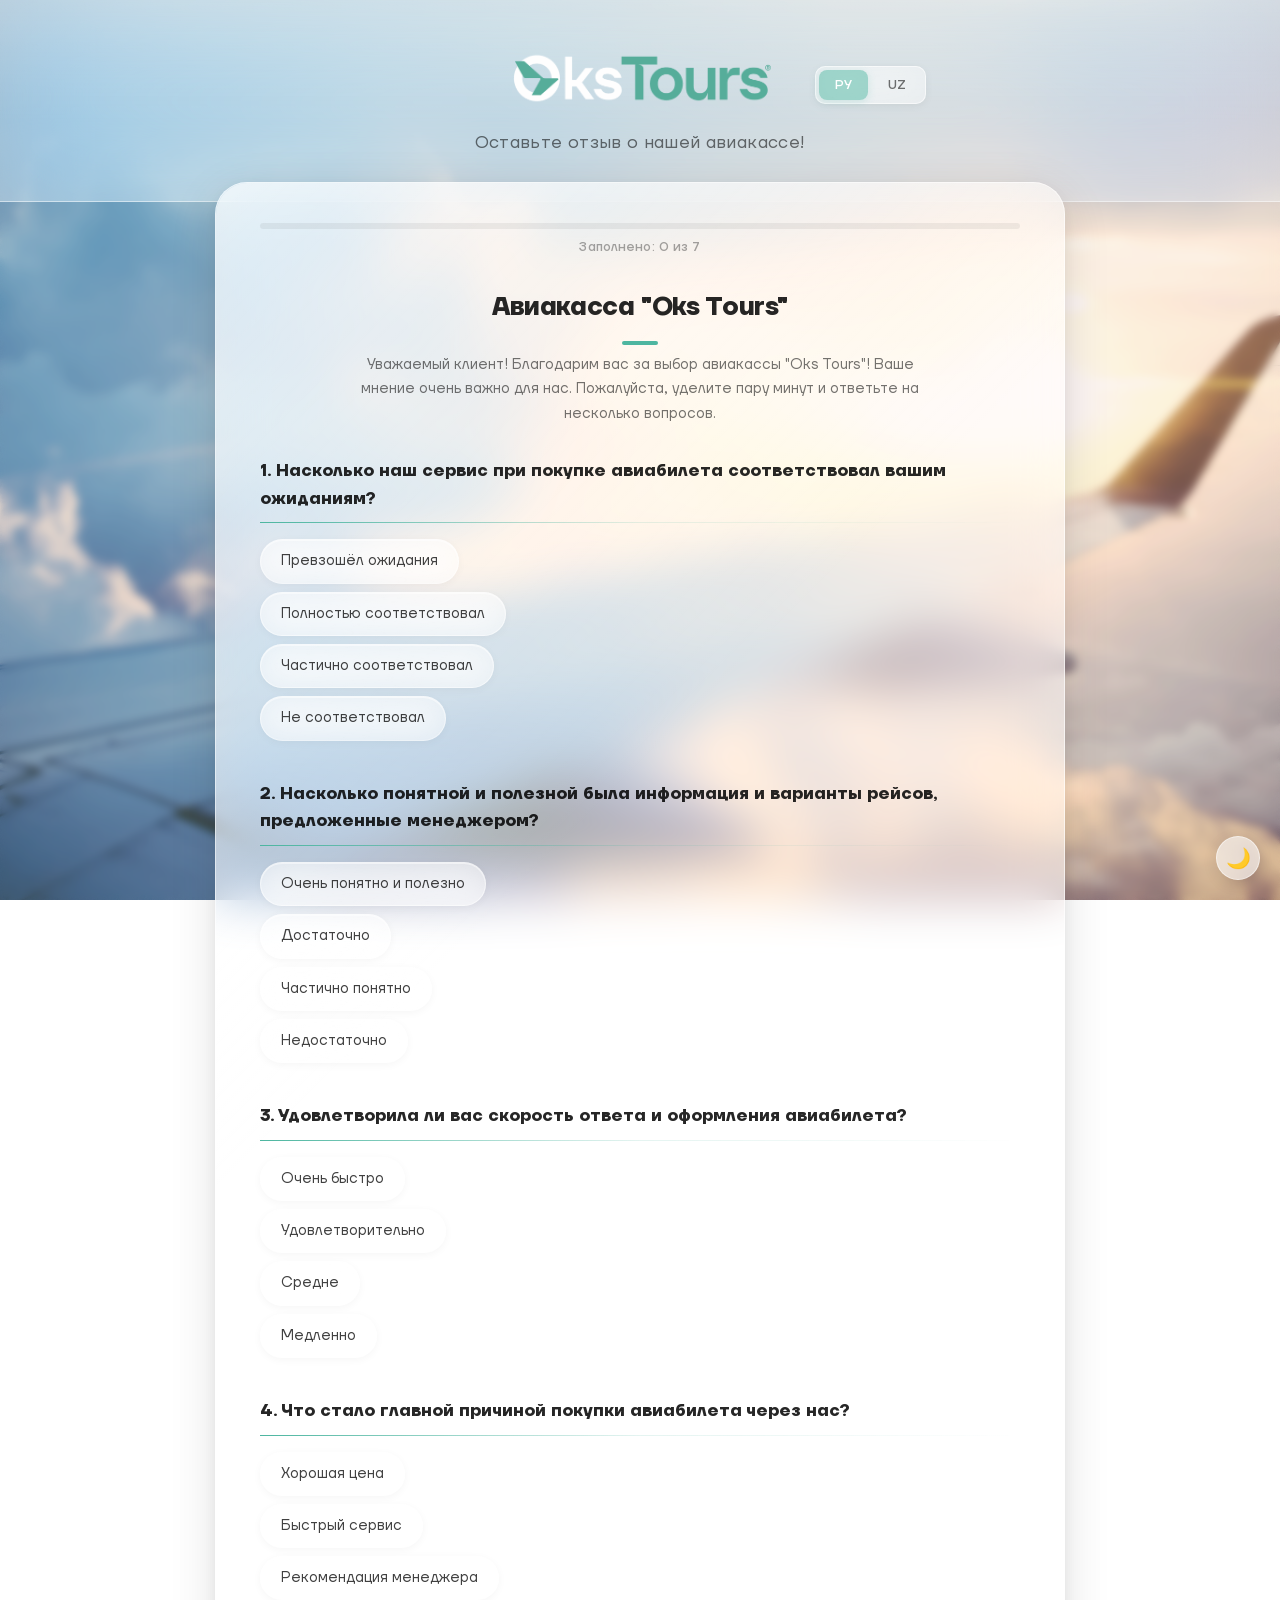
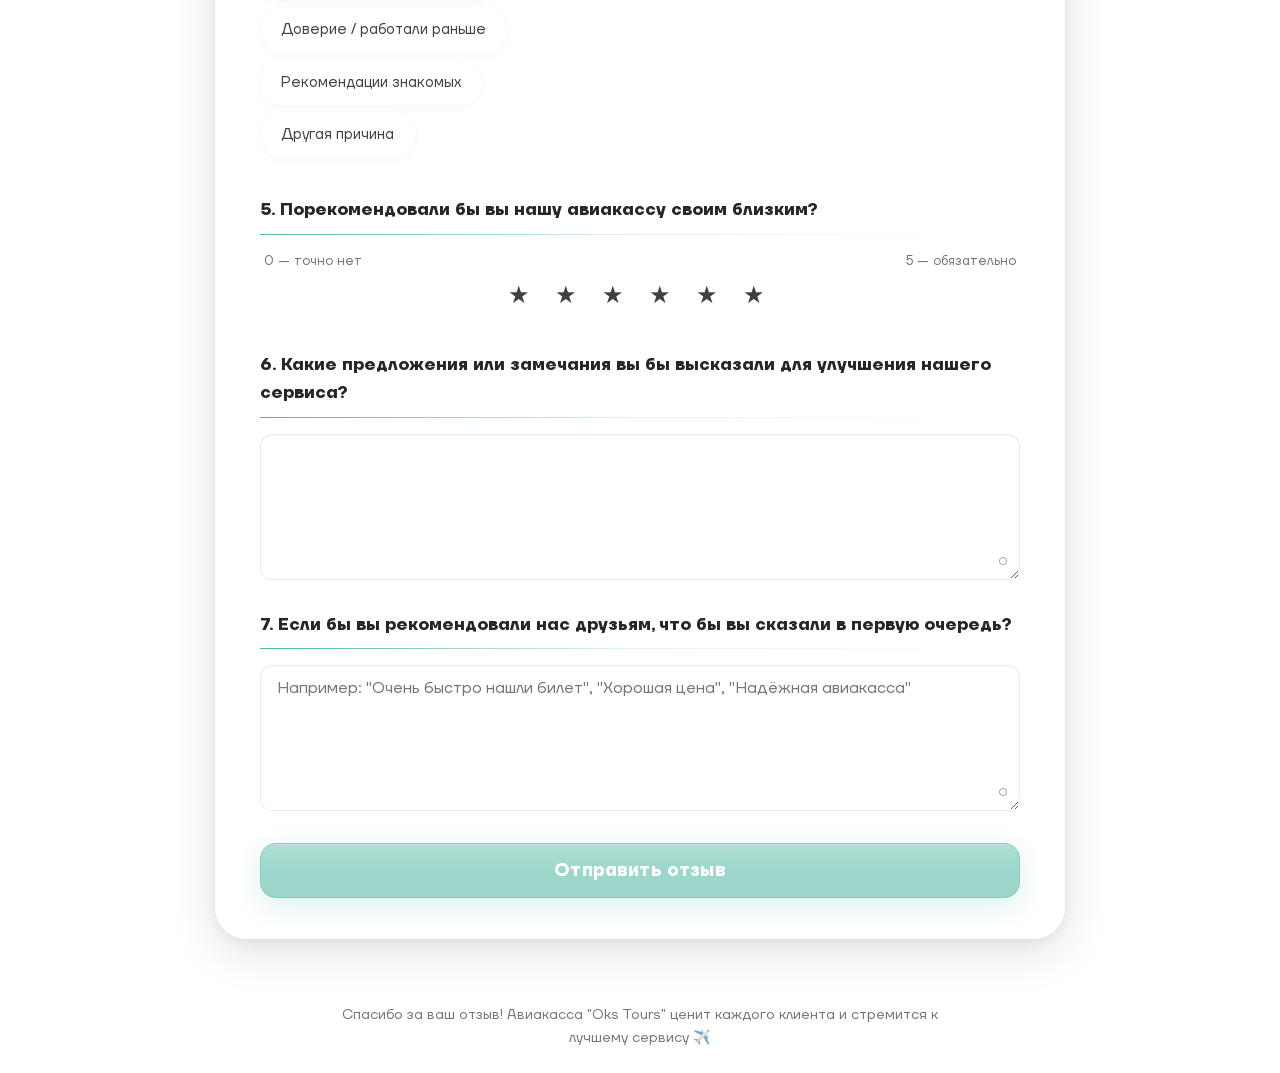
==== avia.html @ be05d7ee "Redesign: iOS 26 Liquid Glass UI, avia feedback page, improved Telegram messages - Rebranded with Ok" ====
<!DOCTYPE html>
<html lang="ru">
  <head>
    <meta charset="UTF-8" />
    <meta name="viewport" content="width=device-width, initial-scale=1.0" />
    <title>Aviakassa — Oks Tours</title>
    <link rel="icon" type="image/png" href="icoLogo.png" />
    <link rel="stylesheet" href="style.css" />
  </head>
  <body class="avia-page">
    <header class="hero">
      <div class="hero-content">
        <div class="language-switcher">
          <button id="langRu" class="lang-btn active">РУ</button>
          <button id="langUz" class="lang-btn">UZ</button>
        </div>
        <img src="png02.png" alt="Oks Tours" class="logo" />
        <p
          data-ru="Оставьте отзыв о нашей авиакассе!"
          data-uz="Aviabilet xizmatimiz haqida fikringizni bildiring!"
        >
          Оставьте отзыв о нашей авиакассе!
        </p>
      </div>
    </header>

    <main class="container">
      <!-- Прогресс-бар -->
      <div class="progress-bar-wrapper">
        <div class="progress-bar-track">
          <div class="progress-bar-fill" id="progressBar"></div>
        </div>
        <span class="progress-bar-text" id="progressText" data-ru-template="Заполнено: {n} из {total}" data-uz-template="To'ldirilgan: {n} / {total}">Заполнено: 0 из 7</span>
      </div>

      <section class="feedback-form-section">
        <h2
          data-ru='Авиакасса "Oks Tours"'
          data-uz='"Oks Tours" aviakassasi'
        >
          Авиакасса "Oks Tours"
        </h2>
        <p
          data-ru='Уважаемый клиент! Благодарим вас за выбор авиакассы "Oks Tours"! Ваше мнение очень важно для нас. Пожалуйста, уделите пару минут и ответьте на несколько вопросов.'
          data-uz='Hurmatli mijoz! "Oks Tours" aviakassasini tanlaganingiz uchun rahmat! Sizning fikringiz biz uchun juda muhim. Iltimos, bir necha daqiqa ajrating va quyidagi savollarga javob bering.'
        >
          Уважаемый клиент! Благодарим вас за выбор авиакассы "Oks Tours"! Ваше мнение очень важно для нас. Пожалуйста, уделите пару минут и ответьте на несколько вопросов.
        </p>

        <form id="feedbackForm">
          <h3
            data-ru="1. Насколько наш сервис при покупке авиабилета соответствовал вашим ожиданиям?"
            data-uz="1. Aviabilet xarid qilishda ko'rsatilgan xizmatimiz siz kutgan darajaga qanchalik mos keldi?"
          >
            1. Насколько наш сервис при покупке авиабилета соответствовал вашим ожиданиям?
          </h3>
          <div class="form-group">
            <input type="radio" id="q1_1" name="q1_service" value="Превзошёл ожидания" required />
            <label for="q1_1" data-ru="Превзошёл ожидания" data-uz="Kutganimdan ham yuqori">Превзошёл ожидания</label><br />
            <input type="radio" id="q1_2" name="q1_service" value="Полностью соответствовал" />
            <label for="q1_2" data-ru="Полностью соответствовал" data-uz="To'liq mos keldi">Полностью соответствовал</label><br />
            <input type="radio" id="q1_3" name="q1_service" value="Частично соответствовал" />
            <label for="q1_3" data-ru="Частично соответствовал" data-uz="Qisman mos keldi">Частично соответствовал</label><br />
            <input type="radio" id="q1_4" name="q1_service" value="Не соответствовал" />
            <label for="q1_4" data-ru="Не соответствовал" data-uz="Mos kelmadi">Не соответствовал</label>
          </div>

          <h3
            data-ru="2. Насколько понятной и полезной была информация и варианты рейсов, предложенные менеджером?"
            data-uz="2. Menejer tomonidan berilgan ma'lumotlar va taklif qilingan reys variantlari siz uchun qanchalik tushunarli va foydali bo'ldi?"
          >
            2. Насколько понятной и полезной была информация и варианты рейсов, предложенные менеджером?
          </h3>
          <div class="form-group">
            <input type="radio" id="q2_1" name="q2_info" value="Очень понятно и полезно" required />
            <label for="q2_1" data-ru="Очень понятно и полезно" data-uz="Juda aniq va foydali">Очень понятно и полезно</label><br />
            <input type="radio" id="q2_2" name="q2_info" value="Достаточно" />
            <label for="q2_2" data-ru="Достаточно" data-uz="Yetarli darajada">Достаточно</label><br />
            <input type="radio" id="q2_3" name="q2_info" value="Частично понятно" />
            <label for="q2_3" data-ru="Частично понятно" data-uz="Qisman tushunarli">Частично понятно</label><br />
            <input type="radio" id="q2_4" name="q2_info" value="Недостаточно" />
            <label for="q2_4" data-ru="Недостаточно" data-uz="Yetarli emas">Недостаточно</label>
          </div>

          <h3
            data-ru="3. Удовлетворила ли вас скорость ответа и оформления авиабилета?"
            data-uz="3. Murojaatingizga javob berish va aviabilet rasmiylashtirish tezligi sizni qoniqtirdimi?"
          >
            3. Удовлетворила ли вас скорость ответа и оформления авиабилета?
          </h3>
          <div class="form-group">
            <input type="radio" id="q3_1" name="q3_speed" value="Очень быстро" required />
            <label for="q3_1" data-ru="Очень быстро" data-uz="Juda tez">Очень быстро</label><br />
            <input type="radio" id="q3_2" name="q3_speed" value="Удовлетворительно" />
            <label for="q3_2" data-ru="Удовлетворительно" data-uz="Qoniqarli">Удовлетворительно</label><br />
            <input type="radio" id="q3_3" name="q3_speed" value="Средне" />
            <label for="q3_3" data-ru="Средне" data-uz="O'rtacha">Средне</label><br />
            <input type="radio" id="q3_4" name="q3_speed" value="Медленно" />
            <label for="q3_4" data-ru="Медленно" data-uz="Sekin">Медленно</label>
          </div>

          <h3
            data-ru="4. Что стало главной причиной покупки авиабилета через нас?"
            data-uz="4. Biz orqali aviabilet xarid qilishingizga eng katta sabab nima bo'ldi?"
          >
            4. Что стало главной причиной покупки авиабилета через нас?
          </h3>
          <div class="form-group">
            <input type="radio" id="q4_1" name="q4_reason" value="Хорошая цена" required />
            <label for="q4_1" data-ru="Хорошая цена" data-uz="Yaxshi narx">Хорошая цена</label><br />
            <input type="radio" id="q4_2" name="q4_reason" value="Быстрый сервис" />
            <label for="q4_2" data-ru="Быстрый сервис" data-uz="Tez xizmat">Быстрый сервис</label><br />
            <input type="radio" id="q4_3" name="q4_reason" value="Рекомендация менеджера" />
            <label for="q4_3" data-ru="Рекомендация менеджера" data-uz="Menejer tavsiyasi">Рекомендация менеджера</label><br />
            <input type="radio" id="q4_4" name="q4_reason" value="Доверие / работали раньше" />
            <label for="q4_4" data-ru="Доверие / работали раньше" data-uz="Ishonch / oldin ham ishlaganman">Доверие / работали раньше</label><br />
            <input type="radio" id="q4_5" name="q4_reason" value="Рекомендации знакомых" />
            <label for="q4_5" data-ru="Рекомендации знакомых" data-uz="Tanishlar tavsiyasi">Рекомендации знакомых</label><br />
            <input type="radio" id="q4_6" name="q4_reason" value="Другая причина" />
            <label for="q4_6" data-ru="Другая причина" data-uz="Boshqa sabab">Другая причина</label>
          </div>

          <h3
            data-ru="5. Порекомендовали бы вы нашу авиакассу своим близким?"
            data-uz="5. Bizning aviakassa xizmatimizni yaqinlaringizga tavsiya qilgan bo'larmidingiz?"
          >
            5. Порекомендовали бы вы нашу авиакассу своим близким?
          </h3>
          <div class="form-group">
            <p class="nps-scale-labels">
              <span data-ru="0 — точно нет" data-uz="0 — umuman tavsiya qilmayman">0 — точно нет</span>
              <span data-ru="5 — обязательно" data-uz="5 — albatta tavsiya qilaman">5 — обязательно</span>
            </p>
            <div class="rating-section">
              <div class="rating-group nps-group">
                <input type="radio" id="nps0" name="q5_nps" value="0" required /><label for="nps0">0</label>
                <input type="radio" id="nps1" name="q5_nps" value="1" /><label for="nps1">1</label>
                <input type="radio" id="nps2" name="q5_nps" value="2" /><label for="nps2">2</label>
                <input type="radio" id="nps3" name="q5_nps" value="3" /><label for="nps3">3</label>
                <input type="radio" id="nps4" name="q5_nps" value="4" /><label for="nps4">4</label>
                <input type="radio" id="nps5" name="q5_nps" value="5" /><label for="nps5">5</label>
              </div>
            </div>
          </div>

          <h3
            data-ru="6. Какие предложения или замечания вы бы высказали для улучшения нашего сервиса?"
            data-uz="6. Xizmatimizni yanada yaxshilash uchun qanday taklif yoki fikr bildirgan bo'lardingiz?"
          >
            6. Какие предложения или замечания вы бы высказали для улучшения нашего сервиса?
          </h3>
          <div class="form-group">
            <textarea
              id="q6_suggestions"
              name="q6_suggestions"
              rows="6"
            ></textarea>
          </div>

          <h3
            data-ru="7. Если бы вы рекомендовали нас друзьям, что бы вы сказали в первую очередь?"
            data-uz="7. Agar bizni do'stlaringizga tavsiya qilsangiz, eng ko'p nimani aytgan bo'lardingiz?"
          >
            7. Если бы вы рекомендовали нас друзьям, что бы вы сказали в первую очередь?
          </h3>
          <div class="form-group">
            <textarea
              id="q7_recommendation"
              name="q7_recommendation"
              rows="6"
              placeholder='Например: "Очень быстро нашли билет", "Хорошая цена", "Надёжная авиакасса"'
              data-ru-placeholder='Например: "Очень быстро нашли билет", "Хорошая цена", "Надёжная авиакасса"'
              data-uz-placeholder='Masalan: "Juda tez bilet topib berdi", "Narxi yaxshi bo&apos;ldi", "Ishonchli aviakassa"'
            ></textarea>
          </div>

          <button
            type="submit"
            data-ru="Отправить отзыв"
            data-uz="Sharhni yuborish"
          >
            <span class="btn-text">Отправить отзыв</span>
            <span class="btn-spinner"><div class="spinner"></div></span>
          </button>
        </form>
      </section>
    </main>

    <footer class="footer">
      <p
        data-ru='Спасибо за ваш отзыв! Авиакасса "Oks Tours" ценит каждого клиента и стремится к лучшему сервису ✈️'
        data-uz='Sharhingiz uchun rahmat! "Oks Tours" aviakassasi har bir mijozni qadrlaydi va eng yaxshi xizmat ko&apos;rsatishga intiladi ✈️'
      >
        Спасибо за ваш отзыв! Авиакасса "Oks Tours" ценит каждого клиента и стремится к лучшему сервису ✈️
      </p>
    </footer>

    <!-- Модальное окно -->
    <div id="thankYouModal" class="modal">
      <div class="modal-content">
        <h2
          data-ru="🎉 Спасибо за ваш отзыв!"
          data-uz="🎉 Sharhingiz uchun rahmat!"
        >
          🎉 Спасибо за ваш отзыв!
        </h2>
        <p
          data-ru="Ваш отзыв успешно отправлен. Мы ценим ваше мнение!"
          data-uz="Sizning sharhingiz muvaffaqiyatli yuborildi. Biz sizning fikringizni qadrlaymiz!"
        >
          Ваш отзыв успешно отправлен. Мы ценим ваше мнение!
        </p>
        <button
          class="modal-close"
          onclick="closeModal()"
          data-ru="Закрыть"
          data-uz="Yopish"
        >
          Закрыть
        </button>
      </div>
    </div>

    <!-- Toast container -->
    <div class="toast-container" id="toastContainer"></div>

    <!-- Confetti -->
    <canvas id="confettiCanvas"></canvas>

    <!-- Theme toggle -->
    <button class="theme-toggle" id="themeToggle" aria-label="Toggle theme">
      <span id="themeIcon">🌙</span>
    </button>

    <script src="avia-script.js"></script>
  </body>
</html>
---- style.css ----
/* Подключение фирменного шрифта */
@font-face {
    font-family: 'TT Firs Neue';
    src: url('TTFirsNeue-Light.ttf') format('truetype');
    font-weight: 300;
    font-style: normal;
}

@font-face {
    font-family: 'TT Firs Neue';
    src: url('TTFirsNeue-Regular.ttf') format('truetype');
    font-weight: 400;
    font-style: normal;
}

@font-face {
    font-family: 'TT Firs Neue';
    src: url('TTFirsNeue-Medium.ttf') format('truetype');
    font-weight: 500;
    font-style: normal;
}

@font-face {
    font-family: 'TT Firs Neue';
    src: url('TTFirsNeue-Bold.ttf') format('truetype');
    font-weight: 700;
    font-style: normal;
}

:root {
    --brand: #4DB6A0;
    --brand-dark: #3A9A87;
    --brand-light: #6DC8B6;

    /* Liquid Glass tokens */
    --glass-bg: rgba(255, 255, 255, 0.55);
    --glass-bg-hover: rgba(255, 255, 255, 0.65);
    --glass-border: rgba(255, 255, 255, 0.6);
    --glass-border-inner: rgba(255, 255, 255, 0.35);
    --glass-shadow: 0 8px 40px rgba(0, 0, 0, 0.08), 0 2px 12px rgba(0, 0, 0, 0.04);
    --glass-shadow-elevated: 0 12px 48px rgba(0, 0, 0, 0.12), 0 4px 16px rgba(0, 0, 0, 0.06);
    --glass-blur: 24px;
    --glass-blur-heavy: 40px;
    --glass-specular: linear-gradient(135deg, rgba(255,255,255,0.5) 0%, rgba(255,255,255,0.0) 50%);

    --text-primary: rgba(0, 0, 0, 0.85);
    --text-secondary: rgba(0, 0, 0, 0.55);
    --text-tertiary: rgba(0, 0, 0, 0.35);
    --text-on-glass: rgba(0, 0, 0, 0.75);

    --radius-sm: 12px;
    --radius-md: 16px;
    --radius-lg: 24px;
    --radius-xl: 32px;
}

/* Общие стили */
body {
    font-family: 'TT Firs Neue', -apple-system, 'SF Pro Display', 'Helvetica Neue', sans-serif;
    margin: 0;
    padding: 0;
    background: url('bg.jpg') no-repeat center center;
    background-size: cover;
    background-attachment: fixed;
    color: var(--text-primary);
    line-height: 1.65;
    min-height: 100vh;
    -webkit-font-smoothing: antialiased;
    -moz-osx-font-smoothing: grayscale;
    overflow-x: hidden;
}

/* Фон для авиа-страницы */
body.avia-page {
    background-image: url('avia-bg.jpg');
}

/* Мутный оверлей поверх фона */
body::before {
    content: '';
    position: fixed;
    inset: 0;
    z-index: -1;
    background: rgba(255, 255, 255, 0.2);
    -webkit-backdrop-filter: blur(4px);
    backdrop-filter: blur(4px);
}

/* ========== HERO — Liquid Glass Header ========== */
.hero {
    position: relative;
    text-align: center;
    padding: 52px 20px 44px;
    color: #fff;
    overflow: hidden;

    /* Светлое стекло поверх фона */
    background: rgba(255, 255, 255, 0.35);
    -webkit-backdrop-filter: blur(var(--glass-blur-heavy)) saturate(160%);
    backdrop-filter: blur(var(--glass-blur-heavy)) saturate(160%);
    border-bottom: 1px solid rgba(255, 255, 255, 0.5);
}

.hero::before {
    content: '';
    position: absolute;
    inset: 0;
    background: linear-gradient(180deg, rgba(255,255,255,0.2) 0%, transparent 60%);
    pointer-events: none;
    z-index: 0;
}

.hero::after {
    display: none;
}

.hero-content {
    position: relative;
    z-index: 1;
    max-width: 600px;
    margin: 0 auto;
}

.hero .logo {
    max-width: 280px;
    height: auto;
    margin-bottom: 14px;
}

.hero p {
    font-size: 1.1em;
    font-weight: 400;
    letter-spacing: 0.02em;
    margin: 0;
    color: var(--text-secondary);
}

/* ========== CONTAINER — Main Liquid Glass Card ========== */
.container {
    max-width: 760px;
    margin: -20px auto 40px;
    padding: 40px 44px;
    position: relative;
    z-index: 2;

    /* Liquid Glass */
    background: var(--glass-bg);
    -webkit-backdrop-filter: blur(var(--glass-blur)) saturate(160%);
    backdrop-filter: blur(var(--glass-blur)) saturate(160%);
    border-radius: var(--radius-xl);
    border: 1px solid var(--glass-border);
    box-shadow: var(--glass-shadow-elevated);
    overflow: hidden;
}

/* Спекулярный блик на стекле */
.container::before {
    content: '';
    position: absolute;
    top: 0;
    left: 0;
    right: 0;
    height: 50%;
    background: var(--glass-specular);
    border-radius: var(--radius-xl) var(--radius-xl) 0 0;
    pointer-events: none;
    z-index: 0;
}

.container > * {
    position: relative;
    z-index: 1;
}

/* ========== FORM HEADER ========== */
.feedback-form-section h2 {
    text-align: center;
    color: var(--text-primary);
    margin-bottom: 8px;
    font-size: 1.6em;
    font-weight: 700;
    letter-spacing: -0.015em;
    position: relative;
    padding-bottom: 16px;
}

.feedback-form-section h2::after {
    content: '';
    position: absolute;
    bottom: 0;
    left: 50%;
    transform: translateX(-50%);
    width: 36px;
    height: 4px;
    background: var(--brand);
    border-radius: 2px;
}

.agency-name {
    text-align: center;
    font-size: 1em;
    font-weight: 500;
    color: var(--brand-dark);
    margin-bottom: 12px;
    letter-spacing: 0.01em;
}

.feedback-form-section > p:last-of-type {
    text-align: center;
    color: var(--text-secondary);
    font-size: 0.92em;
    line-height: 1.65;
    max-width: 560px;
    margin: 0 auto 20px;
}

/* ========== FORM SECTIONS ========== */
form h3 {
    color: var(--text-primary);
    margin-top: 32px;
    margin-bottom: 16px;
    font-weight: 600;
    font-size: 1.05em;
    position: relative;
    padding-bottom: 10px;
    border-bottom: none;
}

form h3::before {
    content: '';
    position: absolute;
    bottom: 0;
    left: 0;
    right: 0;
    height: 1px;
    background: linear-gradient(90deg, var(--brand), rgba(77,182,160,0.15), transparent);
}

/* ========== FORM FIELDS — Glass Inputs ========== */
.form-group {
    margin-bottom: 18px;
    width: 100%;
    box-sizing: border-box;
}

.form-group label {
    display: block;
    margin-bottom: 6px;
    font-weight: 500;
    color: var(--text-secondary);
    font-size: 0.93em;
}

.form-group input[type="text"],
.form-group input[type="date"],
.form-group input[type="email"] {
    width: 100%;
    padding: 12px 16px;
    border: 1px solid rgba(0, 0, 0, 0.08);
    border-radius: var(--radius-sm);
    font-size: 1em;
    font-family: inherit;
    box-sizing: border-box;
    display: block;
    color: var(--text-primary);
    transition: all 0.25s ease;

    /* Glass input */
    background: rgba(255, 255, 255, 0.5);
    -webkit-backdrop-filter: blur(12px);
    backdrop-filter: blur(12px);
    box-shadow: inset 0 1px 2px rgba(0,0,0,0.04), 0 1px 0 rgba(255,255,255,0.6);
}

.form-group input[type="text"]:focus,
.form-group input[type="date"]:focus,
.form-group input[type="email"]:focus {
    outline: none;
    border-color: var(--brand);
    box-shadow: 0 0 0 4px rgba(77, 182, 160, 0.15), inset 0 1px 2px rgba(0,0,0,0.04);
    background: rgba(255, 255, 255, 0.7);
}

.form-group input[type="date"] {
    -webkit-appearance: none;
    -moz-appearance: none;
    appearance: none;
    position: relative;
    height: 46px;
    min-height: 46px;
    line-height: 1.2;
}

.form-group input[type="date"]::-webkit-datetime-edit {
    padding: 0;
    margin: 0;
    width: 100%;
    height: 100%;
    display: flex;
    align-items: center;
    color: var(--text-primary);
}

.form-group input[type="date"]::-webkit-datetime-edit-fields-wrapper {
    padding: 0;
    margin: 0;
    height: 100%;
    display: flex;
    align-items: center;
}

.form-group input[type="date"]::-webkit-datetime-edit-text {
    padding: 0 2px;
    line-height: 1.2;
    color: var(--text-primary);
}

.form-group input[type="date"]::-webkit-datetime-edit-month-field,
.form-group input[type="date"]::-webkit-datetime-edit-day-field,
.form-group input[type="date"]::-webkit-datetime-edit-year-field {
    padding: 0 2px;
    line-height: 1.2;
    height: auto;
    color: var(--text-primary);
}

.form-group input[type="date"]::-webkit-inner-spin-button,
.form-group input[type="date"]::-webkit-calendar-picker-indicator {
    display: none !important;
    visibility: hidden !important;
    opacity: 0 !important;
    width: 0 !important;
    height: 0 !important;
    position: absolute !important;
    left: -9999px !important;
}

.form-group textarea {
    width: 100%;
    padding: 12px 16px;
    border: 1px solid rgba(0, 0, 0, 0.08);
    border-radius: var(--radius-sm);
    font-size: 1em;
    font-family: inherit;
    box-sizing: border-box;
    display: block;
    color: var(--text-primary);
    transition: all 0.25s ease;

    background: rgba(255, 255, 255, 0.5);
    -webkit-backdrop-filter: blur(12px);
    backdrop-filter: blur(12px);
    box-shadow: inset 0 1px 2px rgba(0,0,0,0.04), 0 1px 0 rgba(255,255,255,0.6);
}

.form-group textarea:focus {
    outline: none;
    border-color: var(--brand);
    box-shadow: 0 0 0 4px rgba(77, 182, 160, 0.15), inset 0 1px 2px rgba(0,0,0,0.04);
    background: rgba(255, 255, 255, 0.7);
}

textarea {
    resize: vertical;
    min-height: 80px;
}

/* ========== RADIO BUTTONS — Glass Pills ========== */
.form-group input[type="radio"] {
    display: none;
    margin-right: 5px;
}

.form-group input[type="radio"] + label {
    display: inline-block;
    margin-right: 8px;
    margin-bottom: 8px;
    font-weight: 400;
    padding: 9px 20px;
    border-radius: 50px;
    cursor: pointer;
    font-size: 0.92em;
    color: var(--text-on-glass);
    transition: all 0.25s ease;

    /* Glass pill */
    background: rgba(255, 255, 255, 0.4);
    -webkit-backdrop-filter: blur(16px);
    backdrop-filter: blur(16px);
    border: 1px solid rgba(255, 255, 255, 0.5);
    box-shadow: 0 2px 8px rgba(0,0,0,0.04), inset 0 1px 0 rgba(255,255,255,0.5);
}

.form-group input[type="radio"] + label:hover {
    background: rgba(255, 255, 255, 0.55);
    border-color: rgba(77, 182, 160, 0.3);
    box-shadow: 0 4px 12px rgba(0,0,0,0.06), inset 0 1px 0 rgba(255,255,255,0.6);
}

.form-group input[type="radio"]:checked + label {
    background: rgba(77, 182, 160, 0.65);
    -webkit-backdrop-filter: blur(20px) saturate(150%);
    backdrop-filter: blur(20px) saturate(150%);
    color: #fff;
    border-color: rgba(77, 182, 160, 0.4);
    box-shadow: 0 4px 16px rgba(77, 182, 160, 0.25), inset 0 1px 0 rgba(255,255,255,0.25);
}

.form-group input[type="radio"]:focus {
    outline: none;
}

/* ========== RATING TABLES — Glass Table ========== */
.rating-section table {
    width: 100%;
    max-width: 100%;
    border-collapse: separate;
    border-spacing: 0;
    margin-top: 12px;
    table-layout: fixed;

    /* Glass table */
    background: rgba(255, 255, 255, 0.35);
    -webkit-backdrop-filter: blur(20px);
    backdrop-filter: blur(20px);
    border-radius: var(--radius-md);
    border: 1px solid rgba(255, 255, 255, 0.5);
    box-shadow: var(--glass-shadow);
    overflow: hidden;
}

.rating-section th,
.rating-section td {
    border-bottom: 1px solid rgba(0, 0, 0, 0.05);
    padding: 14px 16px;
    text-align: left;
    word-wrap: break-word;
    overflow-wrap: break-word;
}

.rating-section tr:last-child td {
    border-bottom: none;
}

.rating-section th {
    background: rgba(255, 255, 255, 0.3);
    color: var(--brand-dark);
    font-weight: 600;
    font-size: 0.85em;
    text-transform: uppercase;
    letter-spacing: 0.06em;
}

.rating-section td:first-child {
    font-weight: 500;
    color: var(--text-primary);
    width: 70%;
    font-size: 0.93em;
}

.rating-section td:last-child {
    width: 30%;
    text-align: center;
}

.rating-section .rating-group {
    display: flex;
    justify-content: center;
    flex-wrap: wrap;
    gap: 4px;
    max-width: fit-content;
    padding: 0 4px;
    margin: 0 auto;
}

.rating-section .rating-group label {
    margin: 0 1px;
    cursor: pointer;
    padding: 10px 10px;
    border-radius: 10px;
    font-weight: 600;
    font-size: 0.8em;
    min-width: 40px;
    max-width: 48px;
    text-align: center;
    flex: 1;
    box-sizing: border-box;
    display: flex;
    align-items: center;
    justify-content: center;
    line-height: 1;
    color: var(--text-secondary);
    transition: all 0.25s ease;

    /* Glass number pill */
    background: rgba(255, 255, 255, 0.45);
    border: 1px solid rgba(255, 255, 255, 0.5);
    box-shadow: 0 1px 4px rgba(0,0,0,0.04), inset 0 1px 0 rgba(255,255,255,0.5);
}

.rating-section .rating-group label:hover {
    background: rgba(255, 255, 255, 0.65);
    border-color: rgba(77, 182, 160, 0.3);
    transform: scale(1.05);
}

.rating-section .rating-group input[type="radio"]:checked + label {
    background: rgba(77, 182, 160, 0.6);
    -webkit-backdrop-filter: blur(16px) saturate(150%);
    backdrop-filter: blur(16px) saturate(150%);
    color: #fff;
    border-color: rgba(77, 182, 160, 0.35);
    box-shadow: 0 4px 14px rgba(77, 182, 160, 0.25), inset 0 1px 0 rgba(255,255,255,0.2);
    transform: scale(1.05);
}

.rating-section .rating-group input[type="radio"] {
    display: none;
}

/* ========== SUBMIT BUTTON — Liquid Glass CTA ========== */
button[type="submit"] {
    display: block;
    width: 100%;
    padding: 15px;
    border: none;
    border-radius: var(--radius-md);
    font-size: 1.1em;
    font-weight: 600;
    font-family: inherit;
    cursor: pointer;
    margin-top: 32px;
    letter-spacing: 0.01em;
    position: relative;
    overflow: hidden;
    transition: all 0.3s ease;

    /* Glass CTA */
    background: rgba(77, 182, 160, 0.55);
    -webkit-backdrop-filter: blur(20px) saturate(160%);
    backdrop-filter: blur(20px) saturate(160%);
    color: #fff;
    border: 1px solid rgba(77, 182, 160, 0.35);
    box-shadow: 0 8px 28px rgba(77, 182, 160, 0.2), inset 0 1px 0 rgba(255,255,255,0.25);
}

/* Спекулярный блик на кнопке */
button[type="submit"]::before {
    content: '';
    position: absolute;
    top: 0;
    left: 0;
    right: 0;
    height: 50%;
    background: linear-gradient(180deg, rgba(255,255,255,0.2) 0%, transparent 100%);
    border-radius: var(--radius-md) var(--radius-md) 0 0;
    pointer-events: none;
}

button[type="submit"]:hover {
    background: rgba(77, 182, 160, 0.7);
    transform: translateY(-1px);
    box-shadow: 0 12px 36px rgba(77, 182, 160, 0.3), inset 0 1px 0 rgba(255,255,255,0.3);
}

button[type="submit"]:active {
    transform: translateY(0) scale(0.98);
    box-shadow: 0 4px 16px rgba(77, 182, 160, 0.2);
}

/* ========== FOOTER — Glass Footer ========== */
.footer {
    text-align: center;
    padding: 24px 20px;
    color: var(--text-secondary);
    font-size: 0.88em;
    font-weight: 400;

    background: rgba(255, 255, 255, 0.4);
    -webkit-backdrop-filter: blur(var(--glass-blur)) saturate(160%);
    backdrop-filter: blur(var(--glass-blur)) saturate(160%);
    border-top: 1px solid rgba(255, 255, 255, 0.5);
}

.footer p {
    margin: 0;
    max-width: 600px;
    margin: 0 auto;
    line-height: 1.6;
}

/* ========== LANGUAGE SWITCHER — Glass Tabs ========== */
.language-switcher {
    position: absolute;
    top: 14px;
    right: 14px;
    display: flex;
    gap: 4px;
    z-index: 10;

    /* Glass tab bar */
    background: rgba(255, 255, 255, 0.4);
    -webkit-backdrop-filter: blur(20px);
    backdrop-filter: blur(20px);
    border-radius: 10px;
    padding: 3px;
    border: 1px solid rgba(255, 255, 255, 0.6);
    box-shadow: 0 2px 8px rgba(0,0,0,0.06);
}

.lang-btn {
    background: transparent;
    color: var(--text-secondary);
    border: none;
    padding: 7px 16px;
    border-radius: 8px;
    cursor: pointer;
    font-size: 13px;
    font-weight: 500;
    font-family: inherit;
    transition: all 0.25s ease;
    min-width: 44px;
    text-align: center;
}

.lang-btn:hover {
    color: var(--text-primary);
    background: rgba(255, 255, 255, 0.5);
}

.lang-btn.active {
    background: rgba(77, 182, 160, 0.5);
    -webkit-backdrop-filter: blur(16px);
    backdrop-filter: blur(16px);
    color: #fff;
    box-shadow: 0 2px 8px rgba(77, 182, 160, 0.2);
}

/* ========== MODAL — Liquid Glass Sheet ========== */
.modal {
    display: none;
    position: fixed;
    z-index: 1000;
    left: 0;
    top: 0;
    width: 100%;
    height: 100%;
    background-color: rgba(0, 0, 0, 0.25);
    -webkit-backdrop-filter: blur(8px);
    backdrop-filter: blur(8px);
    animation: fadeIn 0.35s ease;
}

.modal-content {
    margin: 15% auto;
    padding: 2.5rem;
    width: 90%;
    max-width: 400px;
    text-align: center;
    animation: slideIn 0.4s cubic-bezier(0.16, 1, 0.3, 1);

    /* Liquid Glass Sheet */
    background: rgba(255, 255, 255, 0.55);
    -webkit-backdrop-filter: blur(var(--glass-blur-heavy)) saturate(180%);
    backdrop-filter: blur(var(--glass-blur-heavy)) saturate(180%);
    border-radius: var(--radius-xl);
    border: 1px solid rgba(255, 255, 255, 0.6);
    box-shadow: 0 24px 80px rgba(0, 0, 0, 0.12), 0 8px 24px rgba(0, 0, 0, 0.06);
    color: var(--text-primary);
    position: relative;
    overflow: hidden;
}

/* Спекулярный блик на модалке */
.modal-content::before {
    content: '';
    position: absolute;
    top: 0;
    left: 0;
    right: 0;
    height: 45%;
    background: linear-gradient(180deg, rgba(255,255,255,0.35) 0%, transparent 100%);
    border-radius: var(--radius-xl) var(--radius-xl) 0 0;
    pointer-events: none;
}

.modal-content h2 {
    margin: 0 0 0.75rem 0;
    font-size: 1.4rem;
    font-weight: 700;
    color: var(--text-primary);
    position: relative;
}

.modal-content p {
    margin: 0 0 1.5rem 0;
    font-size: 1rem;
    color: var(--text-secondary);
    position: relative;
}

.modal-close {
    position: relative;
    padding: 10px 32px;
    border-radius: 50px;
    cursor: pointer;
    font-size: 0.95rem;
    font-weight: 500;
    font-family: inherit;
    transition: all 0.25s ease;

    background: rgba(77, 182, 160, 0.5);
    -webkit-backdrop-filter: blur(16px);
    backdrop-filter: blur(16px);
    color: #fff;
    border: 1px solid rgba(77, 182, 160, 0.3);
    box-shadow: 0 4px 16px rgba(77, 182, 160, 0.2), inset 0 1px 0 rgba(255,255,255,0.2);
}

.modal-close:hover {
    background: rgba(77, 182, 160, 0.65);
    transform: translateY(-1px);
    box-shadow: 0 6px 20px rgba(77, 182, 160, 0.3), inset 0 1px 0 rgba(255,255,255,0.25);
}

/* ========== PROGRESS BAR ========== */
.progress-bar-wrapper {
    margin-bottom: 28px;
    text-align: center;
}

.progress-bar-track {
    width: 100%;
    height: 6px;
    border-radius: 3px;
    background: rgba(0, 0, 0, 0.06);
    overflow: hidden;
    position: relative;
}

.progress-bar-fill {
    height: 100%;
    width: 0%;
    border-radius: 3px;
    background: linear-gradient(90deg, var(--brand-light), var(--brand));
    transition: width 0.5s cubic-bezier(0.16, 1, 0.3, 1);
    position: relative;
}

.progress-bar-fill::after {
    content: '';
    position: absolute;
    top: 0;
    left: 0;
    right: 0;
    bottom: 0;
    background: linear-gradient(90deg, transparent, rgba(255,255,255,0.4), transparent);
    animation: shimmer 2s infinite;
}

@keyframes shimmer {
    0% { transform: translateX(-100%); }
    100% { transform: translateX(100%); }
}

.progress-bar-text {
    display: inline-block;
    margin-top: 8px;
    font-size: 0.8em;
    font-weight: 500;
    color: var(--text-tertiary);
    letter-spacing: 0.01em;
}

/* ========== DATE INPUT WRAPPER ========== */
.date-input-wrapper {
    position: relative;
    width: 100%;
}

.date-input-wrapper input {
    padding-right: 44px !important;
    cursor: pointer;
}

.date-icon {
    position: absolute;
    right: 14px;
    top: 50%;
    transform: translateY(-50%);
    width: 20px;
    height: 20px;
    color: var(--text-tertiary);
    pointer-events: none;
    transition: color 0.2s ease;
}

.date-input-wrapper input:focus ~ .date-icon {
    color: var(--brand);
}

/* ========== SCROLL FADE-IN ANIMATION ========== */
.fade-in-section {
    opacity: 0;
    transform: translateY(20px);
    transition: opacity 0.6s ease, transform 0.6s cubic-bezier(0.16, 1, 0.3, 1);
}

.fade-in-section.visible {
    opacity: 1;
    transform: translateY(0);
}

/* ========== TEXTAREA SMOOTH REVEAL ========== */
.textarea-reveal {
    max-height: 0;
    opacity: 0;
    overflow: hidden;
    transition: max-height 0.4s cubic-bezier(0.16, 1, 0.3, 1), opacity 0.3s ease, margin 0.3s ease;
    margin-top: 0;
}

.textarea-reveal.open {
    max-height: 200px;
    opacity: 1;
    margin-top: 12px;
}

/* ========== SUBMIT BUTTON GLOW ========== */
@keyframes pulseGlow {
    0%, 100% { box-shadow: 0 8px 28px rgba(77, 182, 160, 0.2), inset 0 1px 0 rgba(255,255,255,0.25); }
    50% { box-shadow: 0 8px 40px rgba(77, 182, 160, 0.4), 0 0 20px rgba(77, 182, 160, 0.15), inset 0 1px 0 rgba(255,255,255,0.25); }
}

button[type="submit"].ready {
    animation: pulseGlow 2s ease-in-out infinite;
}

/* ========== DATEPICKER — Liquid Glass Calendar ========== */
.datepicker {
    display: none;
    position: absolute;
    z-index: 9999;
    padding: 16px;
    width: 300px;

    background: #ffffff;
    border-radius: var(--radius-lg);
    border: 1px solid rgba(0, 0, 0, 0.1);
    box-shadow: 0 16px 64px rgba(0,0,0,0.16), 0 4px 16px rgba(0,0,0,0.08);
}

.datepicker.open {
    display: block;
    animation: dpSlideIn 0.25s cubic-bezier(0.16, 1, 0.3, 1);
}

@keyframes dpSlideIn {
    from { opacity: 0; transform: translateY(-8px) scale(0.96); }
    to { opacity: 1; transform: translateY(0) scale(1); }
}

.datepicker-header {
    display: flex;
    align-items: center;
    justify-content: space-between;
    margin-bottom: 12px;
    padding: 0 2px;
}

.datepicker-header span {
    font-weight: 600;
    font-size: 1em;
    color: var(--text-primary);
    letter-spacing: -0.01em;
}

.datepicker-header button {
    width: 32px;
    height: 32px;
    border: none;
    border-radius: 50%;
    cursor: pointer;
    font-size: 16px;
    font-family: inherit;
    display: flex;
    align-items: center;
    justify-content: center;
    transition: all 0.2s ease;
    color: var(--text-secondary);

    background: rgba(255, 255, 255, 0.5);
    -webkit-backdrop-filter: blur(12px);
    backdrop-filter: blur(12px);
    border: 1px solid rgba(255, 255, 255, 0.6);
}

.datepicker-header button:hover {
    background: rgba(77, 182, 160, 0.15);
    color: var(--brand-dark);
}

.datepicker-grid {
    display: grid;
    grid-template-columns: repeat(7, 1fr);
    gap: 3px;
    text-align: center;
}

.datepicker-grid .dp-weekday {
    font-size: 0.72em;
    font-weight: 600;
    color: var(--text-tertiary);
    text-transform: uppercase;
    letter-spacing: 0.04em;
    padding: 4px 0 8px;
}

.datepicker-grid .dp-day {
    width: 36px;
    height: 36px;
    border: none;
    border-radius: 50%;
    cursor: pointer;
    font-size: 0.88em;
    font-weight: 400;
    font-family: inherit;
    display: flex;
    align-items: center;
    justify-content: center;
    margin: 0 auto;
    transition: all 0.15s ease;
    color: var(--text-primary);
    background: transparent;
}

.datepicker-grid .dp-day:hover {
    background: rgba(77, 182, 160, 0.12);
}

.datepicker-grid .dp-day.today {
    border: 1.5px solid var(--brand);
    color: var(--brand-dark);
    font-weight: 600;
}

.datepicker-grid .dp-day.selected {
    background: rgba(77, 182, 160, 0.6);
    -webkit-backdrop-filter: blur(12px);
    backdrop-filter: blur(12px);
    color: #fff;
    font-weight: 600;
    box-shadow: 0 2px 8px rgba(77, 182, 160, 0.25);
}

.datepicker-grid .dp-day.other-month {
    color: var(--text-tertiary);
    opacity: 0.5;
}

.datepicker-grid .dp-day.other-month:hover {
    background: rgba(0, 0, 0, 0.03);
}

@keyframes fadeIn {
    from { opacity: 0; }
    to { opacity: 1; }
}

@keyframes slideIn {
    from {
        opacity: 0;
        transform: translateY(20px) scale(0.95);
    }
    to {
        opacity: 1;
        transform: translateY(0) scale(1);
    }
}

/* ========== iOS Safari fix ========== */
@supports (-webkit-touch-callout: none) {
    body {
        background-attachment: scroll !important;
    }
}

/* ========== MOBILE — 768px ========== */
@media (max-width: 768px) {
    body {
        background-attachment: scroll !important;
    }

    .hero {
        padding: 40px 16px 32px;
    }

    .hero .logo {
        max-width: 200px;
        margin-bottom: 10px;
    }

    .hero p {
        font-size: 0.95em;
    }

    .container {
        margin: -14px 10px 30px;
        padding: 24px 18px;
        border-radius: var(--radius-lg);
    }

    .feedback-form-section h2 {
        font-size: 1.25em;
    }

    .agency-name {
        font-size: 0.93em;
    }

    .feedback-form-section > p:last-of-type {
        font-size: 0.88em;
    }

    form h3 {
        font-size: 1em;
        margin-top: 28px;
    }

    .language-switcher {
        top: 10px;
        right: 10px;
    }

    .lang-btn {
        padding: 6px 13px;
        font-size: 12px;
        min-width: 40px;
    }

    /* Таблицы — вертикальная раскладка */
    .rating-section table,
    .rating-section thead,
    .rating-section tbody,
    .rating-section th,
    .rating-section td,
    .rating-section tr {
        display: block;
        width: 100%;
    }

    .rating-section thead {
        display: none;
    }

    .rating-section tr {
        margin-bottom: 8px;
        border-radius: var(--radius-sm);
        overflow: hidden;
        border: 1px solid rgba(0, 0, 0, 0.04);
    }

    .rating-section td:first-child {
        width: 100%;
        padding: 12px 14px 6px;
        text-align: center;
        font-size: 0.9em;
        border-bottom: none;
    }

    .rating-section td:last-child {
        width: 100%;
        padding: 4px 14px 12px;
        border-bottom: none;
    }

    .rating-section .rating-group {
        justify-content: center;
        gap: 6px;
        padding: 0;
    }

    .rating-section .rating-group label {
        font-size: 1.4em !important;
        min-width: 36px !important;
        max-width: 44px !important;
        padding: 4px !important;
    }

    /* Радио-кнопки в строку с переносом */
    .form-group input[type="radio"] + label {
        margin-right: 6px;
        margin-bottom: 6px;
        padding: 8px 14px;
        font-size: 0.88em;
    }

    /* Кнопка отправки */
    button[type="submit"] {
        padding: 14px;
        font-size: 1em;
        margin-top: 24px;
    }

    /* Прогресс-бар */
    .progress-bar-text {
        font-size: 0.75em;
    }

    /* Toast */
    .toast {
        font-size: 0.88em;
        padding: 12px 18px;
    }

    /* Theme toggle */
    .theme-toggle {
        width: 40px;
        height: 40px;
        font-size: 18px;
        bottom: 16px;
        right: 16px;
    }

    /* Datepicker */
    .datepicker {
        width: calc(100vw - 32px);
        max-width: 320px;
    }

    /* Footer */
    .footer {
        font-size: 0.82em;
        padding: 20px 16px;
    }
}

/* ========== MOBILE — 480px ========== */
@media (max-width: 480px) {
    body {
        background-attachment: scroll !important;
    }

    .hero {
        padding: 32px 12px 24px;
    }

    .hero .logo {
        max-width: 160px;
    }

    .hero p {
        font-size: 0.88em;
    }

    .container {
        margin: -10px 6px 24px;
        padding: 20px 14px;
        border-radius: var(--radius-md);
    }

    .feedback-form-section h2 {
        font-size: 1.15em;
    }

    form h3 {
        font-size: 0.95em;
        margin-top: 24px;
    }

    .language-switcher {
        top: 8px;
        right: 8px;
    }

    .lang-btn {
        padding: 5px 10px;
        font-size: 11px;
        min-width: 36px;
    }

    .form-group input[type="text"],
    .form-group input[type="email"],
    .form-group textarea {
        padding: 10px 12px;
        font-size: 0.95em;
    }

    .form-group label {
        font-size: 0.88em;
    }

    .rating-section td:first-child {
        font-size: 0.85em;
        padding: 10px 10px 4px;
    }

    .rating-section td:last-child {
        padding: 2px 10px 10px;
    }

    .rating-section .rating-group label {
        font-size: 1.25em !important;
        min-width: 32px !important;
        max-width: 40px !important;
    }

    .form-group input[type="radio"] + label {
        padding: 7px 12px;
        font-size: 0.84em;
        margin-right: 4px;
    }

    button[type="submit"] {
        padding: 13px;
        font-size: 0.95em;
    }

    .datepicker {
        width: calc(100vw - 24px);
        padding: 12px;
    }

    .datepicker-grid .dp-day {
        width: 32px;
        height: 32px;
        font-size: 0.82em;
    }

    .theme-toggle {
        width: 36px;
        height: 36px;
        font-size: 16px;
        bottom: 12px;
        right: 12px;
    }

    .modal-content {
        margin: 25% auto;
        padding: 2rem 1.5rem;
        width: 92%;
        border-radius: var(--radius-lg);
    }

    .modal-content h2 {
        font-size: 1.2rem;
    }

    .footer {
        font-size: 0.78em;
        padding: 18px 12px;
    }
}

/* ========== MOBILE — 360px (маленькие экраны) ========== */
@media (max-width: 360px) {
    .hero {
        padding: 28px 10px 20px;
    }

    .hero .logo {
        max-width: 140px;
    }

    .container {
        margin: -8px 4px 20px;
        padding: 16px 10px;
    }

    .feedback-form-section h2 {
        font-size: 1.05em;
    }

    .rating-section .rating-group {
        gap: 4px;
    }

    .rating-section .rating-group label {
        font-size: 1.1em !important;
        min-width: 28px !important;
        max-width: 36px !important;
    }

    .form-group input[type="radio"] + label {
        padding: 6px 10px;
        font-size: 0.8em;
    }
}

/* ========== VALIDATION ERRORS ========== */
.form-group.error-highlight {
    border: 1.5px solid rgba(231, 76, 60, 0.6);
    border-radius: var(--radius-sm);
    padding: 10px;
    background-color: rgba(231, 76, 60, 0.06);
    box-sizing: border-box;
    margin: 0;
}

.rating-section table.error-highlight {
    border: 1.5px solid rgba(231, 76, 60, 0.6);
    border-radius: var(--radius-md);
    background-color: rgba(231, 76, 60, 0.06);
    box-sizing: border-box;
    margin: 0;
}

/* ========== STAR RATINGS ========== */
.rating-section .rating-group {
    gap: 2px;
}

.rating-section .rating-group label {
    background: transparent !important;
    border: none !important;
    box-shadow: none !important;
    font-size: 1.5em !important;
    min-width: 36px !important;
    max-width: 42px !important;
    padding: 4px !important;
    color: #d0d0d0;
    transition: color 0.15s ease, transform 0.15s ease;
    -webkit-backdrop-filter: none !important;
    backdrop-filter: none !important;
}

.rating-section .rating-group label::before {
    content: '\2605';
}

.rating-section .rating-group label span {
    display: none;
}

.rating-section .rating-group label:hover,
.rating-section .rating-group label.star-hover {
    color: #f0c040;
    transform: scale(1.15);
}

.rating-section .rating-group input[type="radio"]:checked + label {
    background: transparent !important;
    border: none !important;
    box-shadow: none !important;
    color: #f0c040 !important;
    transform: scale(1.1);
    -webkit-backdrop-filter: none !important;
    backdrop-filter: none !important;
}

.rating-section .rating-group label.star-active {
    color: #f0c040 !important;
}

/* ========== NPS SCALE LABELS ========== */
.nps-scale-labels {
    display: flex;
    justify-content: space-between;
    font-size: 0.8em;
    color: var(--text-secondary);
    margin-bottom: 8px;
    padding: 0 4px;
}

.nps-group {
    justify-content: center;
}

/* ========== CHARACTER COUNTER ========== */
.char-counter-wrapper {
    position: relative;
}

.char-counter {
    position: absolute;
    bottom: 8px;
    right: 12px;
    font-size: 0.75em;
    font-weight: 400;
    color: var(--text-tertiary);
    pointer-events: none;
    transition: color 0.2s ease;
}

.char-counter.has-text {
    color: var(--brand);
}

/* ========== SUBMIT SPINNER ========== */
button[type="submit"] .btn-text {
    transition: opacity 0.2s ease;
}

button[type="submit"].loading .btn-text {
    opacity: 0;
}

button[type="submit"] .btn-spinner {
    display: none;
    position: absolute;
    top: 50%;
    left: 50%;
    transform: translate(-50%, -50%);
}

button[type="submit"].loading .btn-spinner {
    display: block;
}

.spinner {
    width: 24px;
    height: 24px;
    border: 3px solid rgba(255, 255, 255, 0.3);
    border-top-color: #fff;
    border-radius: 50%;
    animation: spin 0.7s linear infinite;
}

@keyframes spin {
    to { transform: rotate(360deg); }
}

/* ========== TOAST NOTIFICATIONS ========== */
.toast-container {
    position: fixed;
    top: 20px;
    left: 50%;
    transform: translateX(-50%);
    z-index: 10000;
    display: flex;
    flex-direction: column;
    gap: 8px;
    align-items: center;
    pointer-events: none;
}

.toast {
    padding: 14px 24px;
    border-radius: var(--radius-md);
    font-size: 0.93em;
    font-weight: 500;
    font-family: inherit;
    color: #fff;
    pointer-events: auto;
    animation: toastIn 0.4s cubic-bezier(0.16, 1, 0.3, 1), toastOut 0.3s ease 3.2s forwards;
    max-width: 90vw;
    text-align: center;
    line-height: 1.5;

    background: rgba(255, 255, 255, 0.75);
    -webkit-backdrop-filter: blur(24px) saturate(180%);
    backdrop-filter: blur(24px) saturate(180%);
    border: 1px solid rgba(255, 255, 255, 0.6);
    box-shadow: 0 8px 32px rgba(0, 0, 0, 0.12);
    color: var(--text-primary);
}

.toast.toast-error {
    border-color: rgba(231, 76, 60, 0.3);
    background: rgba(255, 240, 238, 0.85);
}

.toast.toast-success {
    border-color: rgba(77, 182, 160, 0.3);
    background: rgba(238, 255, 250, 0.85);
}

@keyframes toastIn {
    from { opacity: 0; transform: translateY(-20px) scale(0.95); }
    to { opacity: 1; transform: translateY(0) scale(1); }
}

@keyframes toastOut {
    from { opacity: 1; transform: translateY(0); }
    to { opacity: 0; transform: translateY(-10px); }
}

/* ========== CONFETTI CANVAS ========== */
#confettiCanvas {
    position: fixed;
    top: 0;
    left: 0;
    width: 100%;
    height: 100%;
    z-index: 9998;
    pointer-events: none;
}

/* ========== DARK THEME ========== */
.theme-toggle {
    position: fixed;
    bottom: 20px;
    right: 20px;
    z-index: 100;
    width: 44px;
    height: 44px;
    border-radius: 50%;
    border: none;
    cursor: pointer;
    font-size: 20px;
    display: flex;
    align-items: center;
    justify-content: center;
    transition: all 0.3s ease;

    background: rgba(255, 255, 255, 0.6);
    -webkit-backdrop-filter: blur(20px);
    backdrop-filter: blur(20px);
    border: 1px solid rgba(255, 255, 255, 0.5);
    box-shadow: 0 4px 16px rgba(0, 0, 0, 0.08);
}

.theme-toggle:hover {
    transform: scale(1.1);
    box-shadow: 0 6px 20px rgba(0, 0, 0, 0.12);
}

/* Dark mode */
body.dark {
    --text-primary: rgba(255, 255, 255, 0.9);
    --text-secondary: rgba(255, 255, 255, 0.6);
    --text-tertiary: rgba(255, 255, 255, 0.35);
    --text-on-glass: rgba(255, 255, 255, 0.8);
    --glass-bg: rgba(30, 30, 50, 0.6);
    --glass-border: rgba(255, 255, 255, 0.12);
    --glass-shadow: 0 8px 40px rgba(0, 0, 0, 0.3);
    --glass-shadow-elevated: 0 12px 48px rgba(0, 0, 0, 0.4);
    --glass-specular: linear-gradient(135deg, rgba(255,255,255,0.08) 0%, rgba(255,255,255,0.0) 50%);
}

body.dark::before {
    background: rgba(0, 0, 0, 0.4);
}

body.dark .hero {
    background: rgba(20, 20, 40, 0.5);
    border-bottom-color: rgba(255, 255, 255, 0.08);
}

body.dark .hero::before {
    background: linear-gradient(180deg, rgba(255,255,255,0.04) 0%, transparent 60%);
}

body.dark .hero p {
    color: rgba(255, 255, 255, 0.6);
}

body.dark .container {
    background: rgba(30, 30, 50, 0.55);
    border-color: rgba(255, 255, 255, 0.1);
}

body.dark .form-group input[type="text"],
body.dark .form-group input[type="date"],
body.dark .form-group input[type="email"],
body.dark .form-group textarea {
    background: rgba(255, 255, 255, 0.08);
    border-color: rgba(255, 255, 255, 0.1);
    color: rgba(255, 255, 255, 0.9);
    box-shadow: inset 0 1px 2px rgba(0,0,0,0.2);
}

body.dark .form-group input:focus,
body.dark .form-group textarea:focus {
    background: rgba(255, 255, 255, 0.12);
    border-color: var(--brand);
    box-shadow: 0 0 0 4px rgba(77, 182, 160, 0.2);
}

body.dark .form-group input[type="radio"] + label {
    background: rgba(255, 255, 255, 0.08);
    border-color: rgba(255, 255, 255, 0.12);
    color: rgba(255, 255, 255, 0.75);
}

body.dark .form-group input[type="radio"] + label:hover {
    background: rgba(255, 255, 255, 0.12);
}

body.dark .form-group input[type="radio"]:checked + label {
    background: rgba(77, 182, 160, 0.5);
    color: #fff;
}

body.dark .rating-section table {
    background: rgba(255, 255, 255, 0.06);
    border-color: rgba(255, 255, 255, 0.1);
}

body.dark .rating-section th {
    background: rgba(255, 255, 255, 0.05);
}

body.dark .rating-section th,
body.dark .rating-section td {
    border-bottom-color: rgba(255, 255, 255, 0.06);
}

body.dark .rating-section .rating-group label {
    color: rgba(255, 255, 255, 0.3) !important;
}

body.dark .rating-section .rating-group label:hover,
body.dark .rating-section .rating-group label.star-hover,
body.dark .rating-section .rating-group label.star-active,
body.dark .rating-section .rating-group input[type="radio"]:checked + label {
    color: #f0c040 !important;
}

body.dark .footer {
    background: rgba(20, 20, 40, 0.5);
    border-top-color: rgba(255, 255, 255, 0.06);
    color: rgba(255, 255, 255, 0.5);
}

body.dark .language-switcher {
    background: rgba(255, 255, 255, 0.06);
    border-color: rgba(255, 255, 255, 0.1);
}

body.dark .lang-btn {
    color: rgba(255, 255, 255, 0.5);
}

body.dark .lang-btn:hover {
    color: #fff;
    background: rgba(255, 255, 255, 0.1);
}

body.dark .lang-btn.active {
    background: rgba(77, 182, 160, 0.4);
    color: #fff;
}

body.dark button[type="submit"] {
    background: rgba(77, 182, 160, 0.45);
    border-color: rgba(77, 182, 160, 0.3);
}

body.dark button[type="submit"]:hover {
    background: rgba(77, 182, 160, 0.6);
}

body.dark .progress-bar-track {
    background: rgba(255, 255, 255, 0.08);
}

body.dark .modal-content {
    background: rgba(30, 30, 50, 0.75);
    border-color: rgba(255, 255, 255, 0.1);
    color: rgba(255, 255, 255, 0.9);
}

body.dark .modal-content p {
    color: rgba(255, 255, 255, 0.6);
}

body.dark .theme-toggle {
    background: rgba(40, 40, 60, 0.6);
    border-color: rgba(255, 255, 255, 0.1);
}

body.dark .datepicker {
    background: #1e1e32;
    border-color: rgba(255, 255, 255, 0.1);
    box-shadow: 0 16px 64px rgba(0,0,0,0.4);
}

body.dark .datepicker-header span {
    color: rgba(255, 255, 255, 0.9);
}

body.dark .datepicker-header button {
    background: rgba(255, 255, 255, 0.08);
    border-color: rgba(255, 255, 255, 0.1);
    color: rgba(255, 255, 255, 0.6);
}

body.dark .datepicker-grid .dp-day {
    color: rgba(255, 255, 255, 0.8);
}

body.dark .datepicker-grid .dp-day.other-month {
    color: rgba(255, 255, 255, 0.2);
}

body.dark .datepicker-grid .dp-day.today {
    border-color: var(--brand);
    color: var(--brand-light);
}

body.dark .datepicker-grid .dp-day.selected {
    background: rgba(77, 182, 160, 0.5);
    color: #fff;
}

body.dark .datepicker-grid .dp-day:hover {
    background: rgba(77, 182, 160, 0.15);
}

body.dark .form-group.error-highlight {
    border-color: rgba(231, 76, 60, 0.5);
    background-color: rgba(231, 76, 60, 0.08);
}

body.dark .rating-section table.error-highlight {
    border-color: rgba(231, 76, 60, 0.5);
    background-color: rgba(231, 76, 60, 0.08);
}

body.dark .toast {
    background: rgba(30, 30, 50, 0.85);
    border-color: rgba(255, 255, 255, 0.1);
    color: rgba(255, 255, 255, 0.9);
}

body.dark .toast.toast-error {
    background: rgba(60, 20, 20, 0.85);
    border-color: rgba(231, 76, 60, 0.3);
}

body.dark .toast.toast-success {
    background: rgba(20, 50, 40, 0.85);
    border-color: rgba(77, 182, 160, 0.3);
}
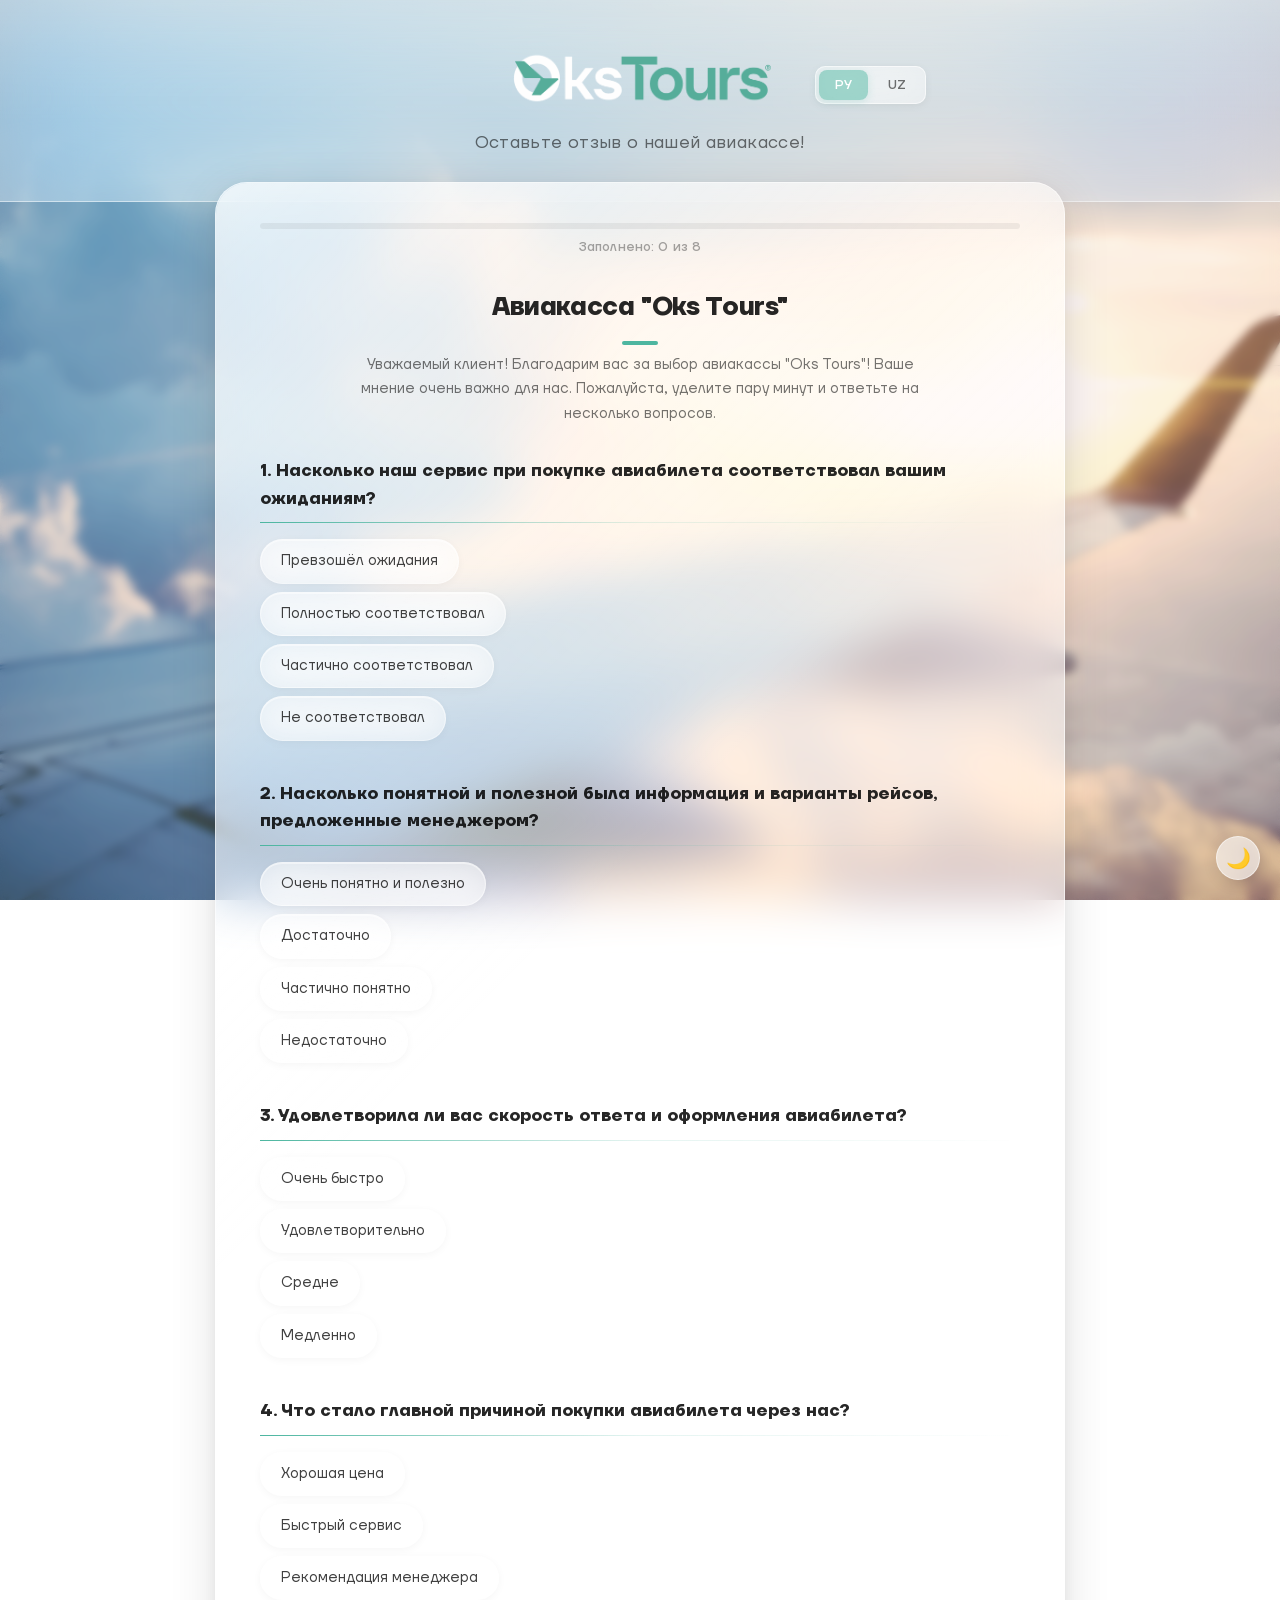
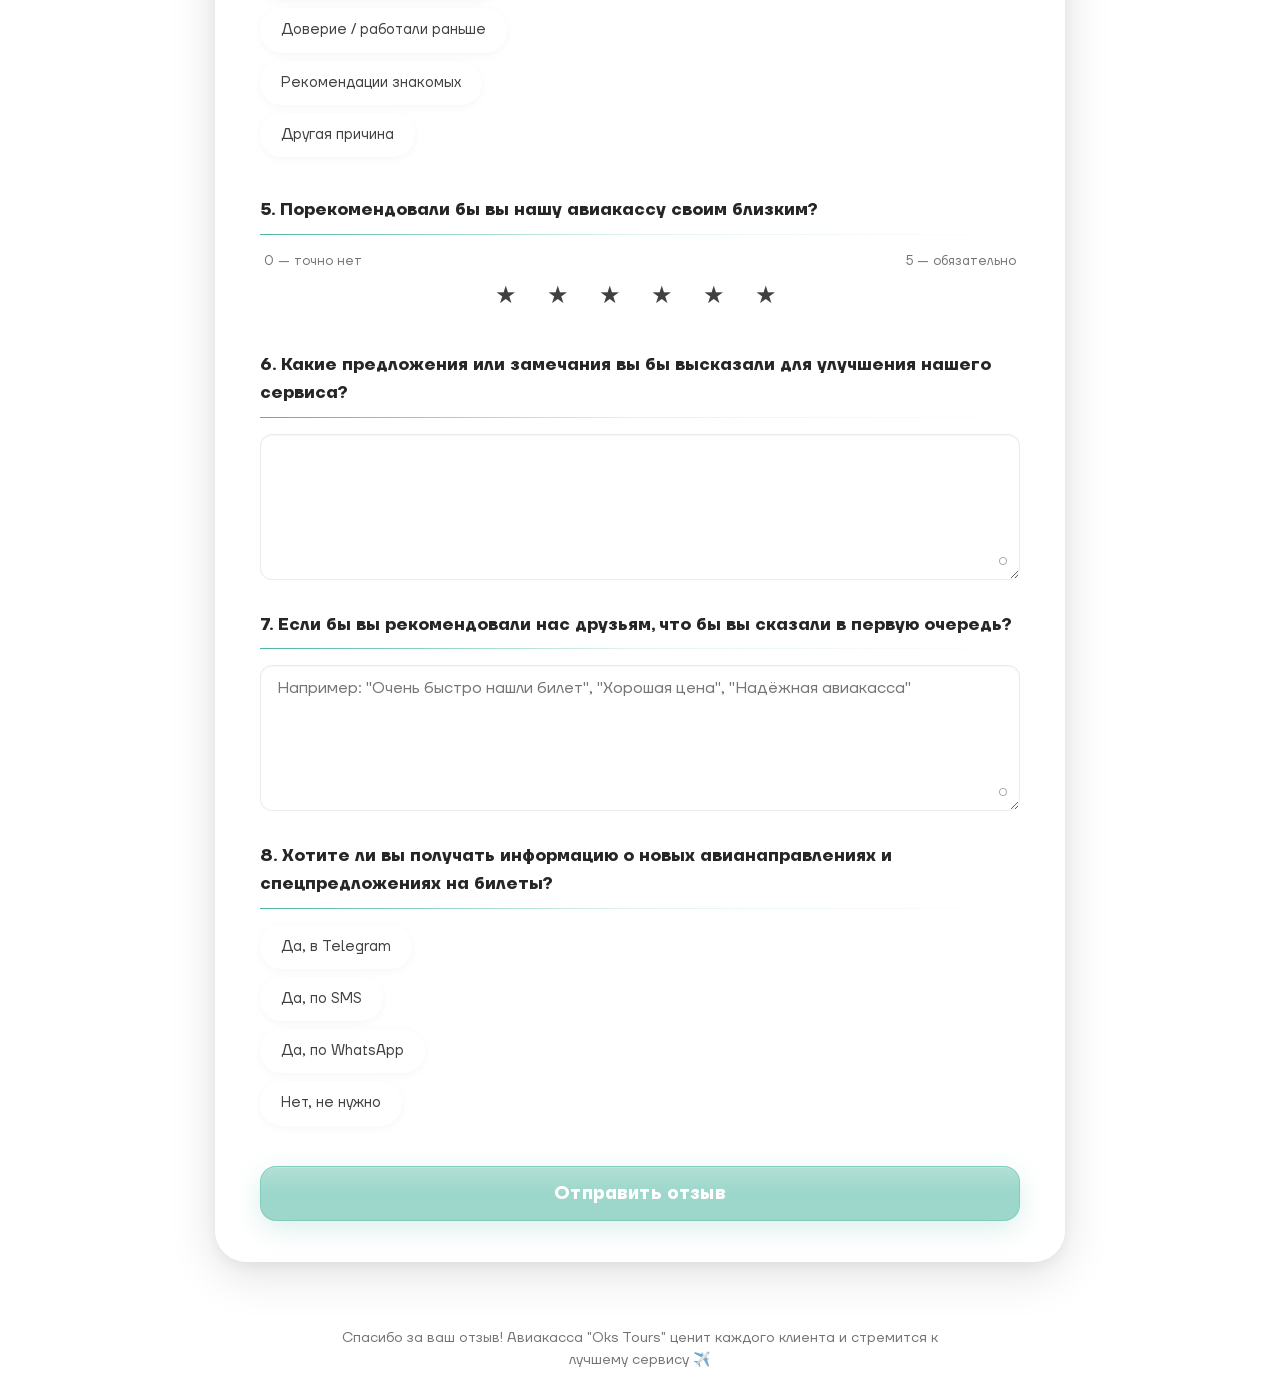
==== commit fce92a7f: "Fix star rating centering on mobile, add newsletter question to avia page - Fixed uneven star alignm" ====
--- a/avia.html
+++ b/avia.html
@@ -30,7 +30,7 @@
         <div class="progress-bar-track">
           <div class="progress-bar-fill" id="progressBar"></div>
         </div>
-        <span class="progress-bar-text" id="progressText" data-ru-template="Заполнено: {n} из {total}" data-uz-template="To'ldirilgan: {n} / {total}">Заполнено: 0 из 7</span>
+        <span class="progress-bar-text" id="progressText" data-ru-template="Заполнено: {n} из {total}" data-uz-template="To'ldirilgan: {n} / {total}">Заполнено: 0 из 8</span>
       </div>
 
       <section class="feedback-form-section">
@@ -174,6 +174,23 @@
             ></textarea>
           </div>
 
+          <h3
+            data-ru="8. Хотите ли вы получать информацию о новых авианаправлениях и спецпредложениях на билеты?"
+            data-uz="8. Yangi avia yo'nalishlar va aviabiletlarga maxsus takliflar haqida ma'lumot olishni istaysizmi?"
+          >
+            8. Хотите ли вы получать информацию о новых авианаправлениях и спецпредложениях на билеты?
+          </h3>
+          <div class="form-group">
+            <input type="radio" id="q8_1" name="q8_newsletter" value="Да, в Telegram" required />
+            <label for="q8_1" data-ru="Да, в Telegram" data-uz="Ha, Telegram orqali">Да, в Telegram</label><br />
+            <input type="radio" id="q8_2" name="q8_newsletter" value="Да, по SMS" />
+            <label for="q8_2" data-ru="Да, по SMS" data-uz="Ha, SMS orqali">Да, по SMS</label><br />
+            <input type="radio" id="q8_3" name="q8_newsletter" value="Да, по WhatsApp" />
+            <label for="q8_3" data-ru="Да, по WhatsApp" data-uz="Ha, WhatsApp orqali">Да, по WhatsApp</label><br />
+            <input type="radio" id="q8_4" name="q8_newsletter" value="Нет, не нужно" />
+            <label for="q8_4" data-ru="Нет, не нужно" data-uz="Yo'q, kerak emas">Нет, не нужно</label>
+          </div>
+
           <button
             type="submit"
             data-ru="Отправить отзыв"
--- a/style.css
+++ b/style.css
@@ -468,22 +468,20 @@
     justify-content: center;
     flex-wrap: wrap;
     gap: 4px;
-    max-width: fit-content;
-    padding: 0 4px;
+    padding: 0;
     margin: 0 auto;
 }
 
 .rating-section .rating-group label {
-    margin: 0 1px;
+    margin: 0;
     cursor: pointer;
-    padding: 10px 10px;
+    padding: 10px;
     border-radius: 10px;
     font-weight: 600;
     font-size: 0.8em;
-    min-width: 40px;
-    max-width: 48px;
+    width: 42px;
     text-align: center;
-    flex: 1;
+    flex: 0 0 auto;
     box-sizing: border-box;
     display: flex;
     align-items: center;
@@ -1070,8 +1068,9 @@
 
     .rating-section td:last-child {
         width: 100%;
-        padding: 4px 14px 12px;
+        padding: 4px 0 12px;
         border-bottom: none;
+        text-align: center;
     }
 
     .rating-section .rating-group {
@@ -1082,8 +1081,10 @@
 
     .rating-section .rating-group label {
         font-size: 1.4em !important;
-        min-width: 36px !important;
-        max-width: 44px !important;
+        width: 40px !important;
+        min-width: unset !important;
+        max-width: unset !important;
+        flex: 0 0 auto !important;
         padding: 4px !important;
     }
 
@@ -1196,13 +1197,15 @@
     }
 
     .rating-section td:last-child {
-        padding: 2px 10px 10px;
+        padding: 2px 0 10px;
     }
 
     .rating-section .rating-group label {
         font-size: 1.25em !important;
-        min-width: 32px !important;
-        max-width: 40px !important;
+        width: 36px !important;
+        min-width: unset !important;
+        max-width: unset !important;
+        flex: 0 0 auto !important;
     }
 
     .form-group input[type="radio"] + label {
@@ -1277,8 +1280,10 @@
 
     .rating-section .rating-group label {
         font-size: 1.1em !important;
-        min-width: 28px !important;
-        max-width: 36px !important;
+        width: 32px !important;
+        min-width: unset !important;
+        max-width: unset !important;
+        flex: 0 0 auto !important;
     }
 
     .form-group input[type="radio"] + label {
@@ -1498,9 +1503,12 @@
     border: none;
     cursor: pointer;
     font-size: 20px;
+    line-height: 1;
+    padding: 0;
     display: flex;
     align-items: center;
     justify-content: center;
+    text-align: center;
     transition: all 0.3s ease;
 
     background: rgba(255, 255, 255, 0.6);
